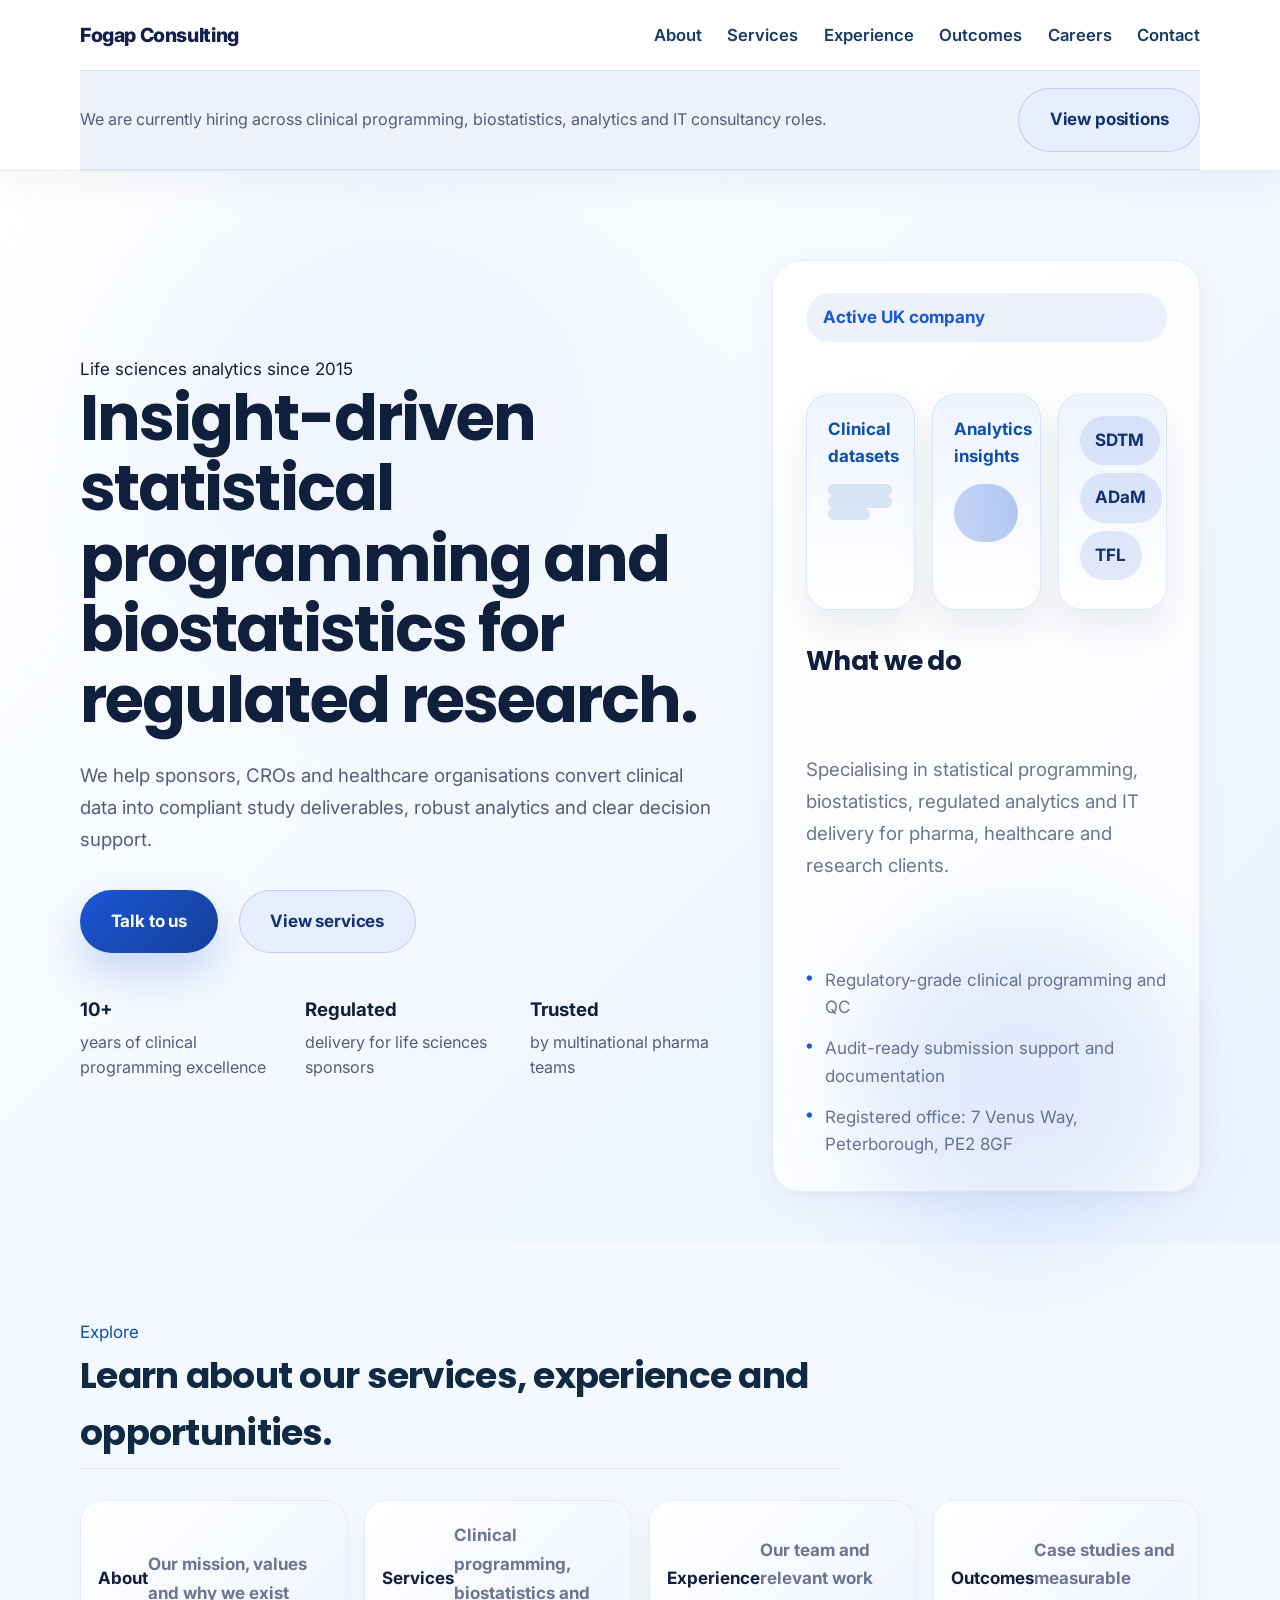
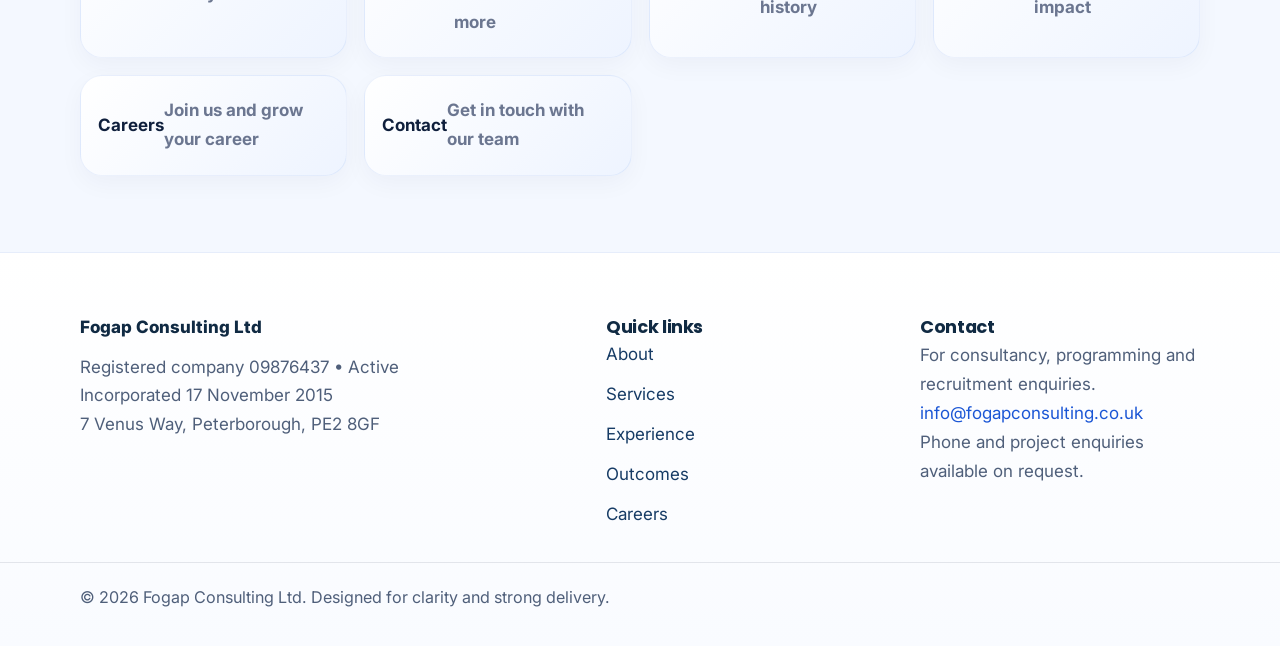
==== index.html @ a44fd6e2 "Initial website upload" ====
<!DOCTYPE html>
<html lang="en">
<head>
  <meta charset="UTF-8" />
  <meta name="viewport" content="width=device-width, initial-scale=1.0" />
  <title>Fogap Consulting Ltd | Statistical Programming, Biostatistics & IT Consultancy</title>
  <meta name="description" content="Fogap Consulting Ltd delivers statistical programming, biostatistics, IT consultancy and managed services for life sciences and growth-focused organisations." />
  <link rel="preconnect" href="https://fonts.googleapis.com" />
  <link rel="preconnect" href="https://fonts.gstatic.com" crossorigin />
  <link href="https://fonts.googleapis.com/css2?family=Poppins:wght@400;500;600;700;800&family=Inter:wght@400;500;600;700;800&display=swap" rel="stylesheet" />
  <link rel="stylesheet" href="assets/css/styles.css" />
</head>
<body>
  <a class="skip-link" href="#main">Skip to main content</a>
  <div class="page-shell">
    <header class="site-header">
      <div class="container header-inner">
        <a class="brand" href="index.html">Fogap Consulting</a>
        <nav id="mobile-menu" class="site-nav" aria-label="Primary navigation">
          <a href="about.html">About</a>
          <a href="services.html">Services</a>
          <a href="experience.html">Experience</a>
          <a href="outcomes.html">Outcomes</a>
          <a href="careers.html">Careers</a>
          <a href="contact.html">Contact</a>
        </nav>
        <button type="button" class="nav-toggle" aria-expanded="false" aria-controls="mobile-menu" aria-label="Open site menu">Menu</button>
      </div>
      <div class="container header-bar">
        <p>We are currently hiring across clinical programming, biostatistics, analytics and IT consultancy roles.</p>
        <a class="button secondary" href="careers.html">View positions</a>
      </div>
    </header>

    <main id="main">
      <section class="hero" id="home">
        <div class="container hero-grid">
          <div class="hero-copy">
            <span class="eyebrow">Life sciences analytics since 2015</span>
            <h1>Insight-driven statistical programming and biostatistics for regulated research.</h1>
            <p>We help sponsors, CROs and healthcare organisations convert clinical data into compliant study deliverables, robust analytics and clear decision support.</p>
            <div class="hero-actions">
              <a class="button primary" href="contact.html">Talk to us</a>
              <a class="button secondary" href="services.html">View services</a>
            </div>
            <dl class="hero-metrics" aria-label="Key company strengths">
              <div>
                <dt>10+</dt>
                <dd>years of clinical programming excellence</dd>
              </div>
              <div>
                <dt>Regulated</dt>
                <dd>delivery for life sciences sponsors</dd>
              </div>
              <div>
                <dt>Trusted</dt>
                <dd>by multinational pharma teams</dd>
              </div>
            </dl>
          </div>
          <div class="hero-card">
            <div class="status-chip">Active UK company</div>
            <div class="hero-visual" aria-hidden="true">
              <div class="visual-panel panel-a">
                <span>Clinical datasets</span>
                <div class="panel-line"></div>
                <div class="panel-row"></div>
                <div class="panel-row short"></div>
              </div>
              <div class="visual-panel panel-b">
                <span>Analytics insights</span>
                <div class="panel-chart"></div>
              </div>
              <div class="visual-panel panel-c">
                <div class="panel-pill">SDTM</div>
                <div class="panel-pill">ADaM</div>
                <div class="panel-pill">TFL</div>
              </div>
            </div>
            <h2>What we do</h2>
            <p>Specialising in statistical programming, biostatistics, regulated analytics and IT delivery for pharma, healthcare and research clients.</p>
            <ul>
              <li>Regulatory-grade clinical programming and QC</li>
              <li>Audit-ready submission support and documentation</li>
              <li>Registered office: 7 Venus Way, Peterborough, PE2 8GF</li>
            </ul>
          </div>
        </div>
      </section>

      <section class="content-block section-links" aria-label="Explore our site">
        <div class="container">
          <div class="section-heading">
            <span class="eyebrow">Explore</span>
            <h2>Learn about our services, experience and opportunities.</h2>
          </div>
          <div class="section-links-grid">
            <a class="section-link-card" href="about.html">
              <span>About</span>
              <p>Our mission, values and why we exist</p>
            </a>
            <a class="section-link-card" href="services.html">
              <span>Services</span>
              <p>Clinical programming, biostatistics and more</p>
            </a>
            <a class="section-link-card" href="experience.html">
              <span>Experience</span>
              <p>Our team and relevant work history</p>
            </a>
            <a class="section-link-card" href="outcomes.html">
              <span>Outcomes</span>
              <p>Case studies and measurable impact</p>
            </a>
            <a class="section-link-card" href="careers.html">
              <span>Careers</span>
              <p>Join us and grow your career</p>
            </a>
            <a class="section-link-card" href="contact.html">
              <span>Contact</span>
              <p>Get in touch with our team</p>
            </a>
          </div>
        </div>
      </section>
    </main>

    <footer class="site-footer">
      <div class="container footer-grid">
        <div>
          <p class="footer-brand">Fogap Consulting Ltd</p>
          <p>Registered company 09876437 • Active</p>
          <p>Incorporated 17 November 2015</p>
          <p>7 Venus Way, Peterborough, PE2 8GF</p>
        </div>
        <div>
          <h3>Quick links</h3>
          <ul class="footer-links">
            <li><a href="about.html">About</a></li>
            <li><a href="services.html">Services</a></li>
            <li><a href="experience.html">Experience</a></li>
            <li><a href="outcomes.html">Outcomes</a></li>
            <li><a href="careers.html">Careers</a></li>
          </ul>
        </div>
        <div>
          <h3>Contact</h3>
          <p>For consultancy, programming and recruitment enquiries.</p>
          <p><a href="mailto:info@fogapconsulting.co.uk">info@fogapconsulting.co.uk</a></p>
          <p>Phone and project enquiries available on request.</p>
        </div>
      </div>
      <div class="footer-bottom">
        <div class="container">
          <p>© 2026 Fogap Consulting Ltd. Designed for clarity and strong delivery.</p>
        </div>
      </div>
    </footer>
  </div>
  <script src="assets/js/script.js"></script>
</body>
</html>
---- assets/css/styles.css ----
:root {
  color-scheme: light;
  /* Typography */
  --font-display: 'Poppins', 'Segoe UI', sans-serif;
  --font-body: 'Inter', -apple-system, BlinkMacSystemFont, 'Segoe UI', sans-serif;
  /* Sizes */
  font-size: 17px;
  line-height: 1.6;
  /* Colors */
  color: #0f1f3c;
  background: #f3f7fb;
  /* CSS Variables */
  --surface: #ffffff;
  --surface-soft: #f4f7fc;
  --surface-strong: #e8eef8;
  --accent: #1b56d5;
  --accent-light: #e7efff;
  --accent-soft: rgba(27, 86, 213, 0.08);
  --accent-strong: #0f3274;
  --text-primary: #0f1f3c;
  --text-secondary: #4f5f7a;
  --text-muted: #6b7690;
  --border: rgba(27, 86, 213, 0.18);
  --shadow-sm: 0 2px 8px rgba(15, 34, 70, 0.08);
  --shadow-md: 0 8px 24px rgba(15, 34, 70, 0.12);
  --shadow-lg: 0 24px 60px rgba(15, 34, 70, 0.16);
}

* {
  box-sizing: border-box;
}

html {
  scroll-behavior: smooth;
  font-family: var(--font-body);
}

body {
  margin: 0;
  min-height: 100vh;
  background: linear-gradient(135deg, #f3f7fb 0%, #eaf3ff 100%);
  color: var(--text-primary);
}

h1, h2, h3, h4, h5, h6 {
  font-family: var(--font-display);
  font-weight: 700;
  letter-spacing: -0.02em;
  margin: 0;
}

p {
  margin: 0;
  color: var(--text-secondary);
  line-height: 1.7;
}

a {
  color: var(--accent);
  text-decoration: none;
  transition: color 180ms ease;
}

a:hover {
  color: var(--accent-strong);
}

.skip-link {
  position: absolute;
  left: 1rem;
  top: -3rem;
  padding: 0.75rem 1rem;
  background: var(--accent);
  color: #ffffff;
  border-radius: 8px;
  text-decoration: none;
  font-weight: 600;
  transition: top 180ms ease;
  z-index: 30;
  font-size: 0.95rem;
}

.skip-link:focus-visible {
  top: 1rem;
  box-shadow: var(--shadow-md);
}

img,
svg {
  max-width: 100%;
  display: block;
}

button,
input,
textarea {
  font: inherit;
}

button {
  cursor: pointer;
}

.page-shell {
  position: relative;
  overflow: hidden;
}

.page-shell::before {
  content: '';
  position: absolute;
  inset: -40% auto auto -30%;
  width: 520px;
  height: 520px;
  border-radius: 50%;
  background: rgba(27, 86, 213, 0.12);
  filter: blur(72px);
  pointer-events: none;
  z-index: 0;
}

.container {
  position: relative;
  width: min(1120px, calc(100% - 2rem));
  margin: 0 auto;
}

.site-header {
  position: sticky;
  top: 0;
  z-index: 20;
  backdrop-filter: blur(24px);
  background: rgba(255, 255, 255, 0.96);
  border-bottom: 1px solid rgba(15, 34, 66, 0.10);
  box-shadow: 0 8px 40px rgba(15, 34, 66, 0.06);
}

.header-inner {
  display: flex;
  align-items: center;
  justify-content: space-between;
  gap: 1rem;
  padding: 1.15rem 0;
}

.brand {
  color: #12204b;
  font-weight: 800;
  text-decoration: none;
  font-size: 1.15rem;
  letter-spacing: -0.02em;
}

.site-nav {
  display: flex;
  align-items: center;
  gap: 1.5rem;
}

.site-nav a {
  color: #163b65;
  text-decoration: none;
  font-size: 0.98rem;
  font-weight: 600;
  transition: color 180ms ease;
}

.site-nav a:hover,
.site-nav a:focus-visible {
  color: var(--accent);
}

.header-bar {
  display: flex;
  align-items: center;
  justify-content: space-between;
  gap: 1rem;
  padding: 1rem 0;
  font-size: 0.95rem;
  color: #163b65;
  background: rgba(27, 86, 213, 0.08);
  border-top: 1px solid rgba(27, 86, 213, 0.12);
  border-bottom: 1px solid rgba(27, 86, 213, 0.12);
}

.header-bar p {
  margin: 0;
}

.section-links-grid {
  display: grid;
  gap: 1rem;
  grid-template-columns: repeat(auto-fit, minmax(220px, 1fr));
  margin-top: 1.5rem;
}

.section-link-card {
  display: inline-flex;
  align-items: center;
  justify-content: center;
  padding: 1.2rem 1rem;
  border-radius: 22px;
  background: linear-gradient(135deg, #ffffff 0%, #eef4ff 100%);
  border: 1px solid rgba(27, 86, 213, 0.08);
  color: var(--text-primary);
  font-weight: 700;
  text-decoration: none;
  transition: transform 200ms cubic-bezier(0.2, 0.6, 0.2, 1), box-shadow 200ms ease, border-color 200ms ease;
  box-shadow: 0 8px 24px rgba(15, 34, 70, 0.04);
}

.section-link-card:hover,
.section-link-card:focus-visible {
  transform: translateY(-2px);
  border-color: rgba(0, 82, 204, 0.16);
  box-shadow: 0 12px 24px rgba(15, 34, 70, 0.06);
}

.nav-toggle {
  display: none;
  border: 1px solid rgba(29, 35, 48, 0.12);
  border-radius: 999px;
  background: #ffffff;
  padding: 0.85rem 1rem;
  font-weight: 700;
}

.hero {
  padding: 5.25rem 0 3rem;
  position: relative;
  z-index: 1;
  min-height: 660px;
  background: linear-gradient(135deg, rgba(255, 255, 255, 0.95) 0%, rgba(234, 243, 255, 0.95) 100%);
}

.hero::after {
  content: '';
  position: absolute;
  bottom: 0;
  right: 8%;
  width: 320px;
  height: 320px;
  border-radius: 50%;
  background: rgba(27, 86, 213, 0.10);
  filter: blur(48px);
  pointer-events: none;
}

.hero::before {
  content: '';
  position: absolute;
  inset: 0;
  left: 10%;
  width: 480px;
  height: 480px;
  border-radius: 50%;
  background: rgba(231, 241, 255, 0.55);
  filter: blur(80px);
  pointer-events: none;
}

.hero-grid {
  display: grid;
  grid-template-columns: minmax(0, 1.5fr) 1fr;
  gap: 3rem;
  align-items: center;
}

.hero h1 {
  font-size: clamp(2.8rem, 5vw, 4.5rem);
  line-height: 1.1;
  margin: 0 0 1.5rem;
  letter-spacing: -0.03em;
  color: var(--text-primary);
}

.hero p {
  max-width: 660px;
  margin: 1.5rem 0 2rem;
  color: var(--text-secondary);
  font-size: 1.1rem;
  line-height: 1.7;
}

.hero-actions {
  display: flex;
  flex-wrap: wrap;
  gap: 1.25rem;
  margin-bottom: 2.5rem;
}

.hero-metrics {
  display: grid;
  grid-template-columns: repeat(3, minmax(0, max-content));
  gap: 2rem;
  margin-top: 2rem;
}

.hero-metrics div {
  display: grid;
  gap: 0.3rem;
}

.hero-metrics dt {
  color: var(--text-primary);
  font-weight: 700;
  font-size: 1.1rem;
}

.hero-metrics dd {
  margin: 0;
  color: var(--text-secondary);
  font-size: 0.95rem;
  line-height: 1.5;
}

.button {
  display: inline-flex;
  align-items: center;
  justify-content: center;
  border-radius: 999px;
  padding: 1rem 1.8rem;
  font-weight: 700;
  text-decoration: none;
  transition: transform 180ms cubic-bezier(0.2, 0.6, 0.2, 1), box-shadow 180ms ease, background 180ms ease, color 180ms ease;
  border: none;
  cursor: pointer;
  font-size: 1rem;
  letter-spacing: -0.01em;
}

.button:hover {
  transform: translateY(-3px);
}

.button:active {
  transform: translateY(-1px);
}

.button.primary {
  background: linear-gradient(135deg, #1b56d5 0%, #153f99 100%);
  color: #ffffff;
  box-shadow: 0 20px 44px rgba(27, 86, 213, 0.22);
}

.button.primary:hover {
  background: linear-gradient(135deg, #153f99 0%, #102f7a 100%);
  box-shadow: 0 24px 52px rgba(27, 86, 213, 0.28);
}

.button.secondary {
  background: var(--accent-light);
  color: var(--accent-strong);
  border: 1px solid rgba(27, 86, 213, 0.22);
}

.button.secondary:hover {
  background: rgba(27, 86, 213, 0.14);
  border-color: rgba(27, 86, 213, 0.3);
}

.hero-card {
  display: grid;
  gap: 1.75rem;
  background: linear-gradient(135deg, #ffffff 0%, #eef4ff 100%);
  border: 1px solid rgba(27, 86, 213, 0.10);
  border-radius: 36px;
  padding: 2.5rem;
  box-shadow: 0 16px 38px rgba(15, 34, 70, 0.06), 0 1px 4px rgba(15, 34, 70, 0.02);
  transition: transform 200ms ease, box-shadow 200ms ease;
}

.hero-card:hover {
  transform: translateY(-4px);
  box-shadow: 0 20px 48px rgba(15, 34, 70, 0.08), 0 4px 12px rgba(15, 34, 70, 0.04);
}

.hero-visual {
  display: grid;
  grid-template-columns: repeat(3, minmax(0, 1fr));
  gap: 1rem;
}

.visual-panel {
  background: linear-gradient(180deg, #eef4ff 0%, #ffffff 100%);
  border: 1px solid rgba(27, 86, 213, 0.12);
  border-radius: 24px;
  padding: 1.2rem 1.25rem;
  box-shadow: inset 0 0 0 1px rgba(255, 255, 255, 0.5), 0 18px 38px rgba(15, 34, 70, 0.08);
}

.visual-panel span {
  display: inline-flex;
  margin-bottom: 0.85rem;
  color: #0f4fac;
  font-weight: 700;
}

.panel-line,
.panel-chart,
.panel-row {
  border-radius: 999px;
  background: rgba(0, 74, 172, 0.12);
}

.panel-line {
  width: 100%;
  height: 0.7rem;
}

.panel-chart {
  width: 100%;
  height: 3.4rem;
  background: linear-gradient(90deg, rgba(27, 86, 213, 0.24), rgba(59, 108, 225, 0.36));
}

.panel-row {
  width: 100%;
  height: 0.7rem;
}

.panel-row.short {
  width: 65%;
}

.panel-pill {
  display: inline-flex;
  align-items: center;
  justify-content: center;
  padding: 0.65rem 0.9rem;
  border-radius: 999px;
  background: rgba(27, 86, 213, 0.12);
  color: var(--accent-strong);
  font-weight: 700;
  margin-right: 0.5rem;
  margin-bottom: 0.5rem;
}

.status-chip {
  display: inline-flex;
  padding: 0.65rem 1rem;
  background: var(--accent-soft);
  color: var(--accent);
  border-radius: 999px;
  font-weight: 700;
  margin-bottom: 1.3rem;
}

.hero-card h2 {
  margin: 0 0 1rem;
  font-size: 1.55rem;
}

.hero-card p,
.hero-card li,
.content-block p,
.card p,
.contact-details li {
  color: var(--text-muted);
}

.hero-card ul {
  list-style: none;
  padding: 0;
  margin: 1.25rem 0 0;
  display: grid;
  gap: 0.85rem;
}

.hero-card li {
  display: flex;
  gap: 0.75rem;
  align-items: flex-start;
}

.hero-card li::before {
  content: '\2022';
  color: var(--accent);
  font-weight: 900;
  line-height: 1.2;
}

.content-block {
  padding: 4.5rem 0;
  position: relative;
}

.content-block:nth-of-type(even) {
  background: #f4f8ff;
}

.content-block.clients {
  padding-top: 2.5rem;
  padding-bottom: 2.5rem;
}

.section-heading {
  max-width: 760px;
  margin-bottom: 1.8rem;
  padding-bottom: 0.4rem;
  border-bottom: 1px solid rgba(0, 74, 172, 0.10);
}

.section-heading h2 {
  color: #102a43;
}

.section-heading .eyebrow {
  color: #0f4fac;
}

.section-heading .eyebrow {
  margin-bottom: 0.85rem;
}

.section-heading h2 {
  max-width: 760px;
}

.section-heading h2 {
  font-size: clamp(2rem, 2.8vw, 3.25rem);
}

.section-heading p {
  margin: 1rem 0 0;
  color: var(--text-muted);
}

.feature-grid,
.cards-grid,
.contact-grid,
.split-grid {
  display: grid;
  gap: 1.5rem;
}

.feature-grid {
  grid-template-columns: repeat(3, minmax(0, 1fr));
}

.why-grid {
  display: grid;
  gap: 1.5rem;
  grid-template-columns: repeat(2, minmax(0, 1fr));
  margin-top: 1.5rem;
}

.why-grid article {
  background: linear-gradient(135deg, #ffffff 0%, #f9fbff 100%);
  border-radius: 28px;
  border: 1px solid rgba(0, 82, 204, 0.08);
  padding: 1.9rem;
  box-shadow: 0 10px 32px rgba(15, 34, 70, 0.04), 0 2px 8px rgba(15, 34, 70, 0.02);
  transition: transform 200ms cubic-bezier(0.2, 0.6, 0.2, 1), box-shadow 200ms ease, border-color 200ms ease;
}

.why-grid article:hover {
  transform: translateY(-3px);
  box-shadow: 0 20px 48px rgba(15, 34, 70, 0.08), 0 4px 12px rgba(15, 34, 70, 0.04);
  border-color: rgba(0, 82, 204, 0.12);
}

.feature-grid article,
.cards-grid article,
.job-cta,
.contact-form,
.hero-card {
  background: linear-gradient(135deg, #ffffff 0%, #f9fbff 100%);
  border-radius: 28px;
  border: 1px solid rgba(0, 82, 204, 0.08);
  padding: 1.9rem;
  box-shadow: 0 10px 32px rgba(15, 34, 70, 0.04), 0 2px 8px rgba(15, 34, 70, 0.02);
  transition: transform 200ms cubic-bezier(0.2, 0.6, 0.2, 1), box-shadow 200ms ease, border-color 200ms ease;
}

.cards-grid article {
  min-height: 260px;
}

.feature-grid article:hover,
.cards-grid article:hover,
.job-cta:hover {
  transform: translateY(-3px);
  box-shadow: 0 20px 48px rgba(15, 34, 70, 0.08), 0 4px 12px rgba(15, 34, 70, 0.04);
  border-color: rgba(0, 82, 204, 0.12);
}

.feature-grid article,
.cards-grid article,
.job-cta {
  transition: transform 180ms ease, box-shadow 180ms ease;
}

.contact-form button {
  border: none;
  width: fit-content;
}

.contact-form button.primary {
  min-width: 220px;
}

.feature-grid article {
  min-height: 250px;
}

.feature-grid h3,
.cards-grid h3,
.job-cta h3 {
  margin-top: 0;
  font-size: 1.25rem;
}

.feature-grid article p,
.cards-grid article p {
  margin: 1rem 0 0;
  color: var(--text-muted);
}

.cards-grid {
  grid-template-columns: repeat(auto-fit, minmax(260px, 1fr));
}

.cards-grid article {
  min-height: 240px;
  position: relative;
  overflow: hidden;
}

.cards-grid article::before {
  content: '';
  position: absolute;
  top: 1.35rem;
  left: 1.35rem;
  width: 52px;
  height: 4px;
  background: var(--accent);
  border-radius: 999px;
}

.company-grid {
  display: grid;
  gap: 1.5rem;
  grid-template-columns: repeat(auto-fit, minmax(280px, 1fr));
  margin-top: 2rem;
}

.clients-grid {
  display: grid;
  gap: 1rem;
  grid-template-columns: repeat(auto-fit, minmax(180px, 1fr));
  margin-top: 2rem;
}

.clients-grid div {
  background: #ffffff;
  border: 1px solid rgba(0, 74, 172, 0.08);
  border-radius: 18px;
  color: #0f3963;
  font-weight: 700;
  padding: 1rem 1.15rem;
  text-align: center;
  box-shadow: 0 16px 40px rgba(15, 34, 66, 0.05);
  transition: transform 180ms ease, box-shadow 180ms ease, border-color 180ms ease;
}

.clients-grid div:hover {
  transform: translateY(-3px);
  box-shadow: 0 24px 48px rgba(15, 34, 66, 0.12);
  border-color: rgba(0, 74, 172, 0.18);
}

.client-logo-strip {
  margin-top: 2rem;
  padding: 1.75rem;
  border-radius: 28px;
  background: rgba(255, 255, 255, 0.92);
  border: 1px solid rgba(0, 74, 172, 0.08);
  box-shadow: 0 22px 60px rgba(15, 34, 66, 0.06);
}

.client-logo-strip span {
  display: block;
  font-weight: 700;
  color: #12204b;
  margin-bottom: 1rem;
}

.client-logos {
  display: grid;
  gap: 1rem;
  grid-template-columns: repeat(auto-fit, minmax(120px, 1fr));
}

.client-logos div {
  display: inline-flex;
  align-items: center;
  justify-content: center;
  min-height: 52px;
  background: var(--surface-soft);
  border-radius: 18px;
  color: #0f4fac;
  font-weight: 700;
  padding: 0 1rem;
}

.contact-cta {
  padding: 3rem 0;
}

.contact-cta-grid {
  display: grid;
  grid-template-columns: 1fr minmax(280px, 420px);
  align-items: center;
  gap: 1.75rem;
}

.contact-badge {
  background: var(--surface);
  border: 1px solid rgba(0, 74, 172, 0.12);
  border-radius: 28px;
  padding: 2rem;
  box-shadow: 0 26px 70px rgba(15, 34, 66, 0.08);
  text-align: center;
}

.badge-title {
  display: block;
  color: #0f4fac;
  font-weight: 800;
  margin-bottom: 1rem;
}

.contact-badge p {
  color: var(--text-muted);
  line-height: 1.6;
}

.contact-badge .button {
  margin-top: 1.5rem;
}

.company-grid article {
  background: var(--surface);
  border-radius: 28px;
  border: 1px solid rgba(0, 74, 172, 0.08);
  box-shadow: 0 18px 42px rgba(18, 35, 70, 0.08);
  padding: 1.9rem;
}

.company-grid h3 {
  margin-top: 0;
  font-size: 1.2rem;
}

.company-grid p {
  margin: 0.65rem 0 1rem;
  color: var(--text-muted);
}

.company-grid ul {
  list-style: none;
  padding: 0;
  margin: 0;
  display: grid;
  gap: 0.75rem;
}

.company-grid ul li {
  position: relative;
  padding-left: 1.15rem;
  color: var(--text-muted);
}

.company-grid ul li::before {
  content: '•';
  position: absolute;
  left: 0;
  top: 0;
  color: var(--accent);
}

.process-grid,
.case-grid,
.testimonial-grid {
  display: grid;
  gap: 1.5rem;
  grid-template-columns: repeat(auto-fit, minmax(260px, 1fr));
  margin-top: 2rem;
}

.process-grid article,
.case-grid article,
.testimonial-grid article {
  background: linear-gradient(180deg, #ffffff 0%, #f8fbff 100%);
  border: 1px solid rgba(0, 74, 172, 0.08);
  border-radius: 28px;
  padding: 1.9rem;
  box-shadow: 0 20px 55px rgba(15, 34, 66, 0.06);
}

.process-grid article h3,
.case-grid article h3,
.testimonial-grid article h3 {
  margin-top: 0;
  font-size: 1.2rem;
}

.process-grid article p,
.case-grid article p,
.testimonial-grid article p {
  margin: 1rem 0 0;
  color: var(--text-muted);
}

.case-metrics {
  display: grid;
  gap: 0.75rem;
  grid-template-columns: repeat(auto-fit, minmax(140px, 1fr));
  margin-top: 1.2rem;
}

.case-metrics span {
  display: inline-flex;
  padding: 0.8rem 1rem;
  border-radius: 999px;
  background: rgba(0, 74, 172, 0.08);
  color: #0f4fac;
  font-weight: 700;
}

.testimonial-grid article {
  display: grid;
  gap: 1rem;
}

.testimonial-grid p {
  margin: 0;
}

.testimonial-author {
  margin-top: 0.75rem;
  color: #12204b;
  font-weight: 700;
}

.careers {
  background: linear-gradient(180deg, rgba(31, 100, 255, 0.08) 0%, transparent 100%);
}

.split-grid {
  grid-template-columns: 1fr 420px;
  align-items: start;
}

.job-list {
  list-style: none;
  padding: 0;
  margin: 1.5rem 0 0;
  display: grid;
  gap: 0.9rem;
}

.job-list li {
  background: var(--surface);
  border: 1px solid rgba(0, 74, 172, 0.08);
  border-radius: 20px;
  padding: 1rem 1.1rem;
  font-weight: 600;
  color: #163B65;
}

.job-cta {
  display: grid;
  gap: 1rem;
}

.contact-grid {
  grid-template-columns: 1fr minmax(320px, 420px);
  gap: 2rem;
}

.contact-details {
  list-style: none;
  padding: 0;
  margin: 2rem 0 0;
  display: grid;
  gap: 1rem;
}

.contact-details li {
  background: var(--surface-soft);
  border: 1px solid rgba(0, 74, 172, 0.08);
  border-radius: 24px;
  padding: 1rem 1.2rem;
}

.contact-details strong {
  display: block;
  margin-bottom: 0.35rem;
}

.contact-form {
  display: grid;
  gap: 1rem;
}

.contact-form label {
  font-weight: 700;
}

.contact-form input,
.contact-form textarea {
  width: 100%;
  border: 2px solid var(--border);
  border-radius: 20px;
  padding: 1rem 1.15rem;
  background: var(--surface-soft);
  color: var(--text-primary);
  box-shadow: inset 0 1px 3px rgba(15, 34, 70, 0.06), 0 2px 4px rgba(15, 34, 70, 0.02);
  font-size: 1rem;
  transition: border-color 200ms ease, box-shadow 200ms ease, background 200ms ease;
}

.contact-form input::placeholder,
.contact-form textarea::placeholder {
  color: var(--text-muted);
}

.contact-form input:focus,
.contact-form textarea:focus {
  outline: none;
  border-color: var(--accent);
  box-shadow: inset 0 1px 3px rgba(15, 34, 70, 0.06), 0 0 0 4px var(--accent-light);
  background: #ffffff;
}

.contact-form textarea {
  min-height: 170px;
}

.site-footer {
  border-top: 1px solid rgba(0, 82, 204, 0.08);
  padding: 3.5rem 0 2rem;
  background: linear-gradient(180deg, #ffffff 0%, #f9fbff 100%);
}

.footer-inner {
  display: grid;
  gap: 0.75rem;
  color: var(--text-muted);
  font-size: 0.95rem;
}

.footer-inner p:not(:last-child) {
  margin-bottom: 0.25rem;
}

.footer-grid {
  display: grid;
  gap: 2rem;
  grid-template-columns: minmax(220px, 1fr) repeat(2, minmax(180px, 280px));
  align-items: start;
}

.footer-grid h3 {
  margin-top: 0;
  font-size: 1.05rem;
  color: #102a43;
}

.footer-links {
  list-style: none;
  padding: 0;
  margin: 0;
  display: grid;
  gap: 0.75rem;
}

.footer-links a {
  color: #163b65;
  text-decoration: none;
}

.footer-links a:hover,
.footer-links a:focus-visible {
  color: var(--accent);
}

.footer-brand {
  font-weight: 800;
  font-size: 1rem;
  margin-bottom: 0.65rem;
  color: #102a43;
}

.footer-bottom {
  margin-top: 2rem;
  border-top: 1px solid rgba(15, 34, 66, 0.1);
  padding-top: 1.25rem;
  color: var(--text-muted);
  font-size: 0.95rem;
}

@media (max-width: 900px) {
  .hero-grid,
  .split-grid,
  .contact-grid,
  .feature-grid,
  .cards-grid,
  .why-grid,
  .contact-cta-grid,
  .client-logos {
    grid-template-columns: 1fr;
  }

  .hero {
    padding-top: 3.5rem;
  }

  .hero-visual {
    grid-template-columns: 1fr;
  }
}

@media (max-width: 720px) {
  .header-inner {
    gap: 0.5rem;
  }

  .header-bar {
    flex-direction: column;
    align-items: stretch;
    gap: 0.75rem;
  }

  .site-nav {
    display: none;
  }

  .site-nav.nav-open {
    display: flex;
    flex-direction: column;
    gap: 1rem;
    padding: 1rem 1rem 1.25rem;
    background: rgba(255, 255, 255, 0.96);
    position: absolute;
    inset: calc(100% + 1px) 0 0 0;
    border-top: 1px solid rgba(29, 35, 48, 0.08);
    z-index: 15;
  }

  .nav-toggle {
    display: inline-flex;
  }

  .hero h1 {
    font-size: 2.7rem;
  }

  .hero-card,
  .feature-grid article,
  .cards-grid article,
  .contact-details li {
    padding: 1.5rem;
  }

  .hero-metrics {
    grid-template-columns: 1fr;
  }
}

@media (prefers-reduced-motion: reduce) {
  *,
  .button {
    transition: none !important;
  }
}
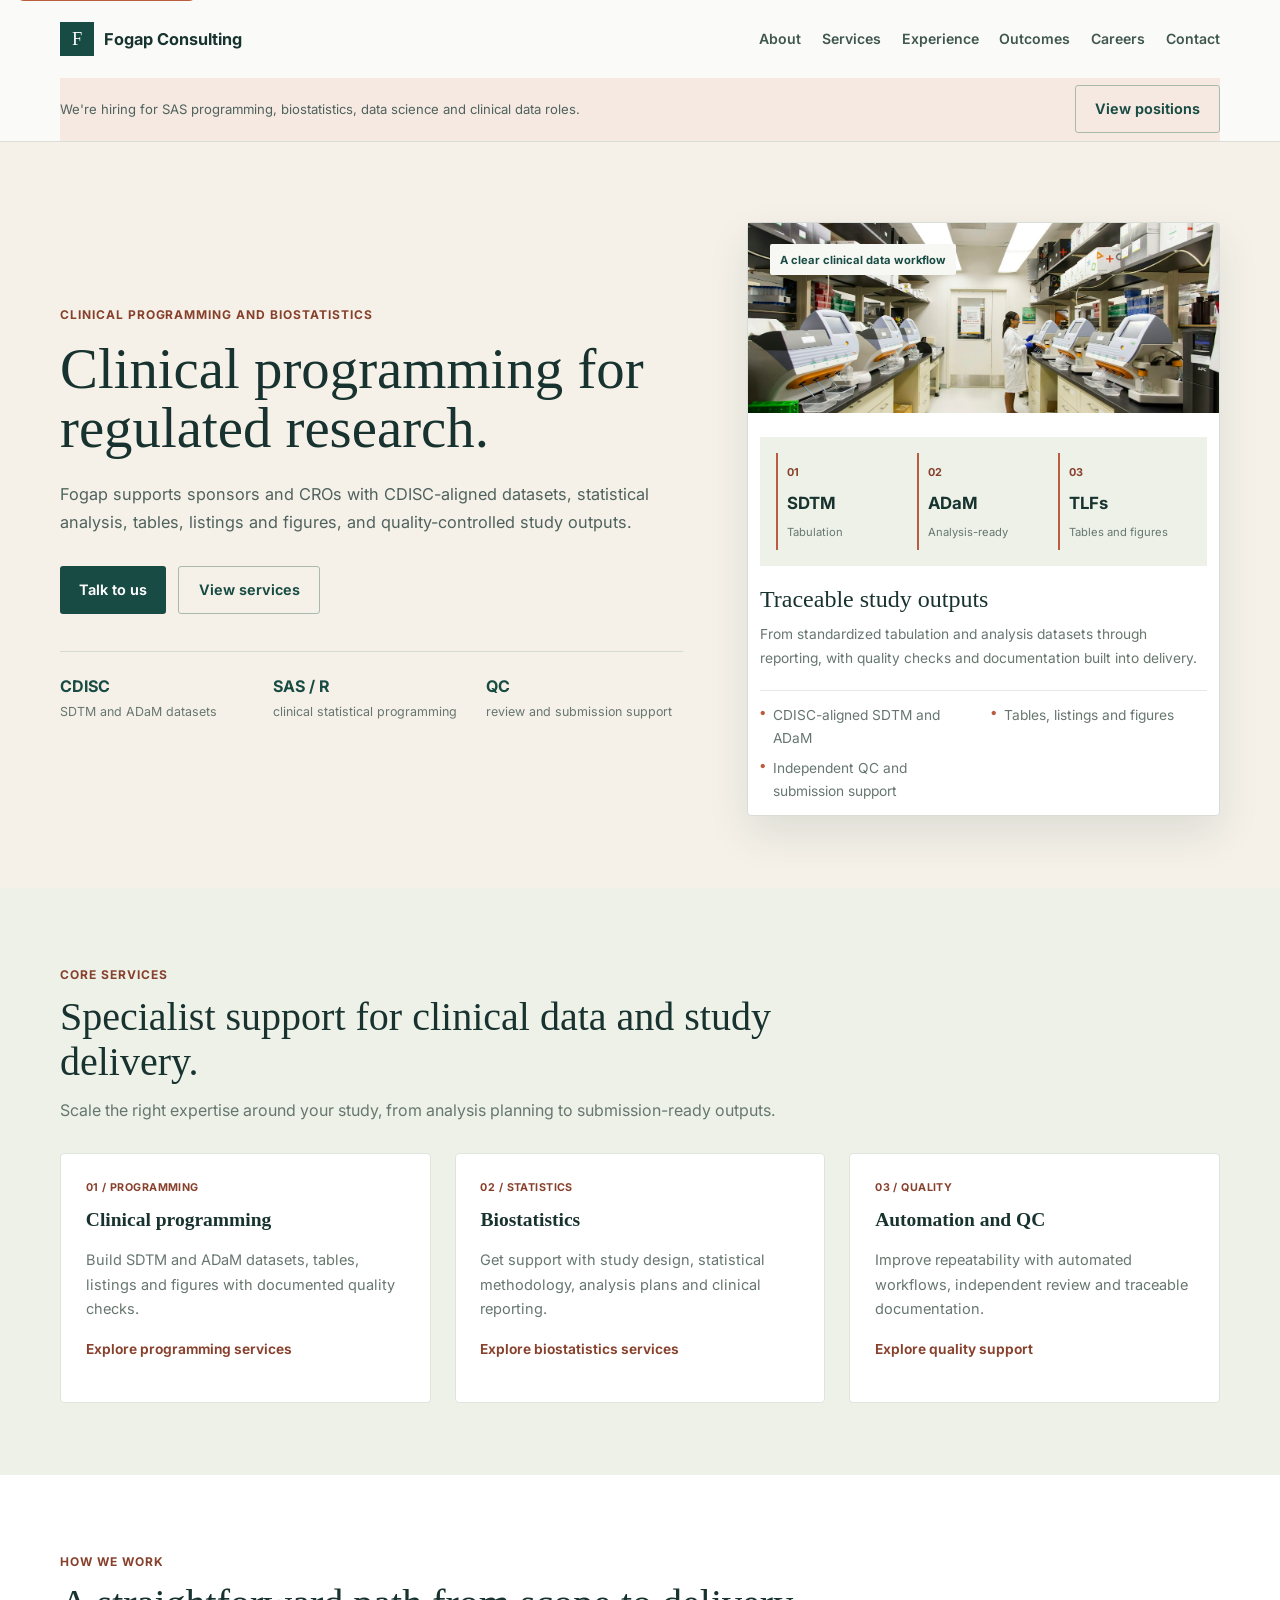
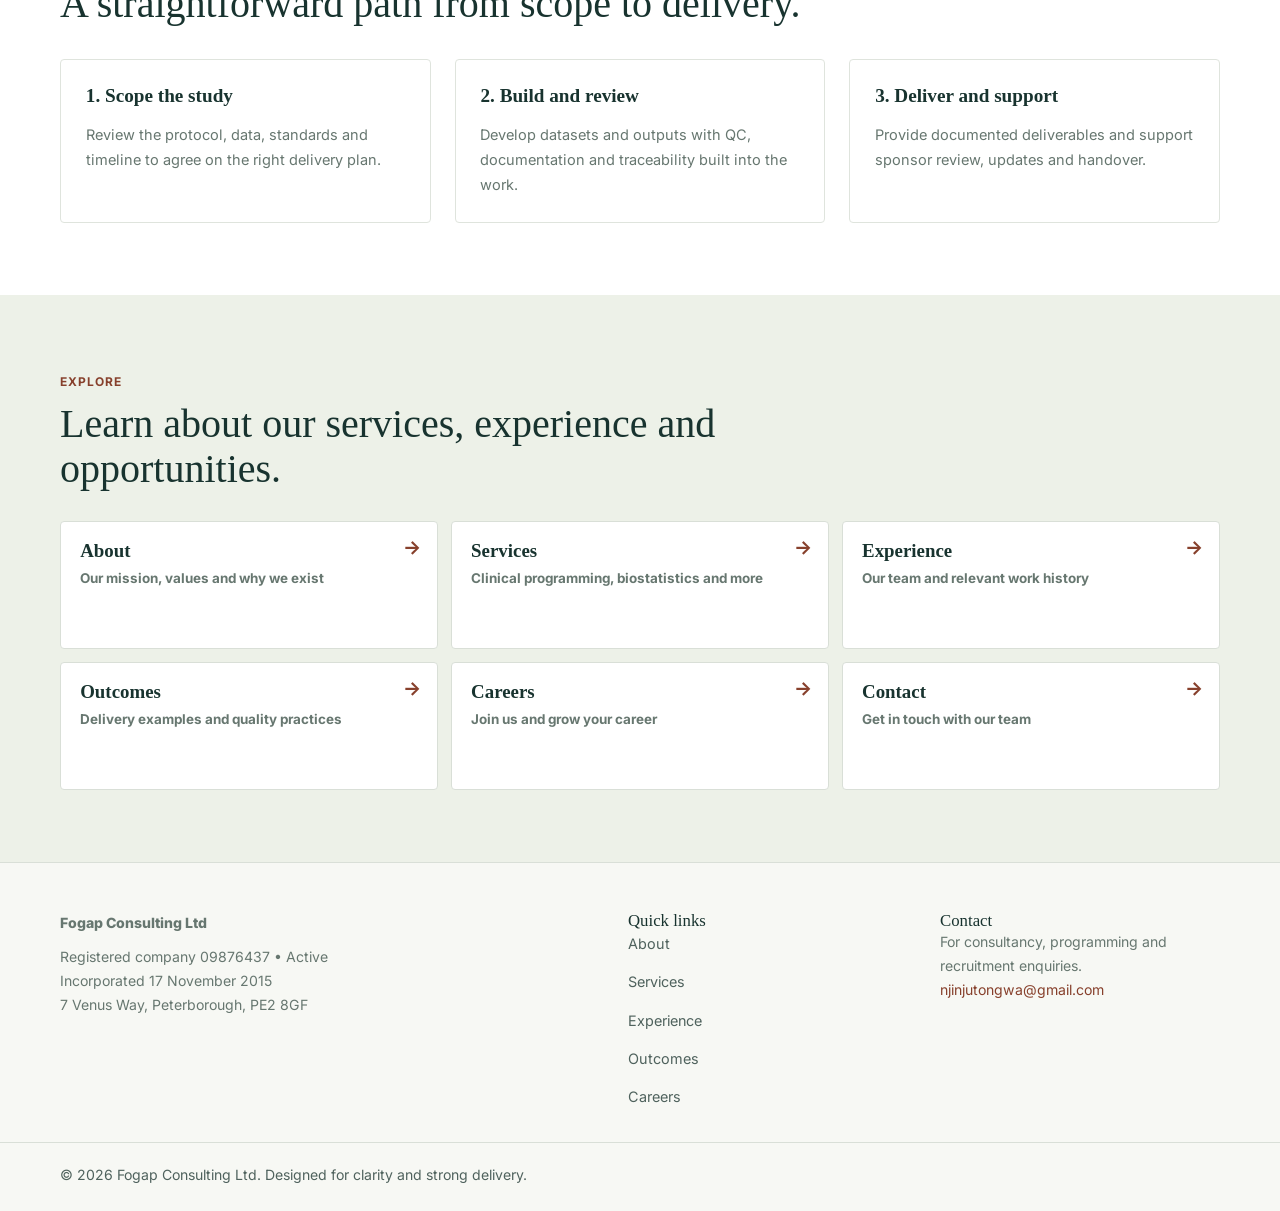
==== commit eafc956a: "UpdatesOnWebsites" ====
--- a/index.html
+++ b/index.html
@@ -3,8 +3,8 @@
 <head>
   <meta charset="UTF-8" />
   <meta name="viewport" content="width=device-width, initial-scale=1.0" />
-  <title>Fogap Consulting Ltd | Statistical Programming, Biostatistics & IT Consultancy</title>
-  <meta name="description" content="Fogap Consulting Ltd delivers statistical programming, biostatistics, IT consultancy and managed services for life sciences and growth-focused organisations." />
+  <title>Fogap Consulting | Clinical Programming & Biostatistics</title>
+  <meta name="description" content="Fogap Consulting supports sponsors and CROs with clinical programming, biostatistics, CDISC datasets and quality-controlled study outputs." />
   <link rel="preconnect" href="https://fonts.googleapis.com" />
   <link rel="preconnect" href="https://fonts.gstatic.com" crossorigin />
   <link href="https://fonts.googleapis.com/css2?family=Poppins:wght@400;500;600;700;800&family=Inter:wght@400;500;600;700;800&display=swap" rel="stylesheet" />
@@ -27,7 +27,7 @@
         <button type="button" class="nav-toggle" aria-expanded="false" aria-controls="mobile-menu" aria-label="Open site menu">Menu</button>
       </div>
       <div class="container header-bar">
-        <p>We are currently hiring across clinical programming, biostatistics, analytics and IT consultancy roles.</p>
+        <p>We're hiring for SAS programming, biostatistics, data science and clinical data roles.</p>
         <a class="button secondary" href="careers.html">View positions</a>
       </div>
     </header>
@@ -36,54 +36,98 @@
       <section class="hero" id="home">
         <div class="container hero-grid">
           <div class="hero-copy">
-            <span class="eyebrow">Life sciences analytics since 2015</span>
-            <h1>Insight-driven statistical programming and biostatistics for regulated research.</h1>
-            <p>We help sponsors, CROs and healthcare organisations convert clinical data into compliant study deliverables, robust analytics and clear decision support.</p>
+            <span class="eyebrow">Clinical programming and biostatistics</span>
+            <h1>Clinical programming for regulated research.</h1>
+            <p>Fogap supports sponsors and CROs with CDISC-aligned datasets, statistical analysis, tables, listings and figures, and quality-controlled study outputs.</p>
             <div class="hero-actions">
               <a class="button primary" href="contact.html">Talk to us</a>
               <a class="button secondary" href="services.html">View services</a>
             </div>
-            <dl class="hero-metrics" aria-label="Key company strengths">
+            <dl class="hero-metrics" aria-label="Core delivery capabilities">
               <div>
-                <dt>10+</dt>
-                <dd>years of clinical programming excellence</dd>
+                <dt>CDISC</dt>
+                <dd>SDTM and ADaM datasets</dd>
               </div>
               <div>
-                <dt>Regulated</dt>
-                <dd>delivery for life sciences sponsors</dd>
+                <dt>SAS / R</dt>
+                <dd>clinical statistical programming</dd>
               </div>
               <div>
-                <dt>Trusted</dt>
-                <dd>by multinational pharma teams</dd>
+                <dt>QC</dt>
+                <dd>review and submission support</dd>
               </div>
             </dl>
           </div>
           <div class="hero-card">
-            <div class="status-chip">Active UK company</div>
-            <div class="hero-visual" aria-hidden="true">
-              <div class="visual-panel panel-a">
-                <span>Clinical datasets</span>
-                <div class="panel-line"></div>
-                <div class="panel-row"></div>
-                <div class="panel-row short"></div>
-              </div>
-              <div class="visual-panel panel-b">
-                <span>Analytics insights</span>
-                <div class="panel-chart"></div>
-              </div>
-              <div class="visual-panel panel-c">
-                <div class="panel-pill">SDTM</div>
-                <div class="panel-pill">ADaM</div>
-                <div class="panel-pill">TFL</div>
-              </div>
-            </div>
-            <h2>What we do</h2>
-            <p>Specialising in statistical programming, biostatistics, regulated analytics and IT delivery for pharma, healthcare and research clients.</p>
+            <div class="status-chip">A clear clinical data workflow</div>
+            <figure class="hero-image">
+              <img src="assets/clinical-lab.jpg" alt="A laboratory professional working with clinical diagnostic equipment" />
+            </figure>
+            <ol class="workflow-visual" aria-label="Clinical programming workflow">
+              <li><span>01</span><strong>SDTM</strong><small>Tabulation</small></li>
+              <li><span>02</span><strong>ADaM</strong><small>Analysis-ready</small></li>
+              <li><span>03</span><strong>TLFs</strong><small>Tables and figures</small></li>
+            </ol>
+            <h2>Traceable study outputs</h2>
+            <p>From standardized tabulation and analysis datasets through reporting, with quality checks and documentation built into delivery.</p>
             <ul>
-              <li>Regulatory-grade clinical programming and QC</li>
-              <li>Audit-ready submission support and documentation</li>
-              <li>Registered office: 7 Venus Way, Peterborough, PE2 8GF</li>
+              <li>CDISC-aligned SDTM and ADaM</li>
+              <li>Tables, listings and figures</li>
+              <li>Independent QC and submission support</li>
             </ul>
+          </div>
+        </div>
+      </section>
+
+      <section class="content-block home-services">
+        <div class="container">
+          <div class="section-heading">
+            <span class="eyebrow">Core services</span>
+            <h2>Specialist support for clinical data and study delivery.</h2>
+            <p>Scale the right expertise around your study, from analysis planning to submission-ready outputs.</p>
+          </div>
+          <div class="feature-grid">
+            <article>
+              <span class="service-index">01 / PROGRAMMING</span>
+              <h3>Clinical programming</h3>
+              <p>Build SDTM and ADaM datasets, tables, listings and figures with documented quality checks.</p>
+              <a href="services.html">Explore programming services</a>
+            </article>
+            <article>
+              <span class="service-index">02 / STATISTICS</span>
+              <h3>Biostatistics</h3>
+              <p>Get support with study design, statistical methodology, analysis plans and clinical reporting.</p>
+              <a href="services.html">Explore biostatistics services</a>
+            </article>
+            <article>
+              <span class="service-index">03 / QUALITY</span>
+              <h3>Automation and QC</h3>
+              <p>Improve repeatability with automated workflows, independent review and traceable documentation.</p>
+              <a href="services.html">Explore quality support</a>
+            </article>
+          </div>
+        </div>
+      </section>
+
+      <section class="content-block home-process">
+        <div class="container">
+          <div class="section-heading">
+            <span class="eyebrow">How we work</span>
+            <h2>A straightforward path from scope to delivery.</h2>
+          </div>
+          <div class="process-grid">
+            <article>
+              <h3>1. Scope the study</h3>
+              <p>Review the protocol, data, standards and timeline to agree on the right delivery plan.</p>
+            </article>
+            <article>
+              <h3>2. Build and review</h3>
+              <p>Develop datasets and outputs with QC, documentation and traceability built into the work.</p>
+            </article>
+            <article>
+              <h3>3. Deliver and support</h3>
+              <p>Provide documented deliverables and support sponsor review, updates and handover.</p>
+            </article>
           </div>
         </div>
       </section>
@@ -109,7 +153,7 @@
             </a>
             <a class="section-link-card" href="outcomes.html">
               <span>Outcomes</span>
-              <p>Case studies and measurable impact</p>
+              <p>Delivery examples and quality practices</p>
             </a>
             <a class="section-link-card" href="careers.html">
               <span>Careers</span>
@@ -145,8 +189,7 @@
         <div>
           <h3>Contact</h3>
           <p>For consultancy, programming and recruitment enquiries.</p>
-          <p><a href="mailto:info@fogapconsulting.co.uk">info@fogapconsulting.co.uk</a></p>
-          <p>Phone and project enquiries available on request.</p>
+          <p><a href="mailto:njinjutongwa@gmail.com">njinjutongwa@gmail.com</a></p>
         </div>
       </div>
       <div class="footer-bottom">
--- a/assets/css/styles.css
+++ b/assets/css/styles.css
@@ -1076,3 +1076,957 @@
     transition: none !important;
   }
 }
+
+/* Fogap visual refresh */
+:root {
+  color-scheme: light;
+  --font-display: Georgia, 'Times New Roman', serif;
+  --font-body: 'Inter', 'Segoe UI', sans-serif;
+  --surface: #ffffff;
+  --surface-soft: #f1f3ed;
+  --surface-strong: #e5e9df;
+  --page-background: #f8f8f5;
+  --surface-sage: #edf1e8;
+  --surface-warm: #f5f1e8;
+  --surface-peach: #f6e9e2;
+  --accent: #b95d3e;
+  --accent-light: #f6e9df;
+  --accent-soft: rgba(185, 93, 62, 0.1);
+  --accent-strong: #87402c;
+  --text-primary: #18332f;
+  --text-secondary: #4f625d;
+  --text-muted: #677770;
+  --border: #d9dfd7;
+  --shadow-sm: 0 2px 8px rgba(24, 51, 47, 0.05);
+  --shadow-md: 0 12px 30px rgba(24, 51, 47, 0.08);
+  --shadow-lg: 0 24px 56px rgba(24, 51, 47, 0.12);
+  color: var(--text-primary);
+  background: var(--page-background);
+  font-size: 16px;
+  line-height: 1.65;
+}
+
+html {
+  font-family: var(--font-body);
+}
+
+body {
+  background: var(--page-background);
+  color: var(--text-primary);
+}
+
+h1, h2, h3, h4, h5, h6 {
+  font-family: var(--font-display);
+  font-weight: 500;
+  letter-spacing: 0;
+  line-height: 1.15;
+}
+
+p {
+  color: var(--text-secondary);
+}
+
+a {
+  color: var(--accent-strong);
+}
+
+a:hover {
+  color: var(--accent);
+}
+
+.page-shell {
+  overflow: clip;
+}
+
+.page-shell::before {
+  display: none;
+}
+
+.container {
+  width: min(1160px, calc(100% - 3rem));
+}
+
+.site-header {
+  background: rgba(250, 251, 248, 0.97);
+  border-bottom: 1px solid var(--border);
+  box-shadow: none;
+  backdrop-filter: blur(16px);
+}
+
+.header-inner {
+  min-height: 78px;
+  padding: 0.8rem 0;
+}
+
+.brand {
+  display: inline-flex;
+  align-items: center;
+  gap: 0.65rem;
+  flex: 0 0 auto;
+  color: var(--text-primary);
+  font-size: 1.02rem;
+  font-weight: 700;
+  letter-spacing: 0;
+  white-space: nowrap;
+}
+
+.brand::before {
+  content: 'F';
+  display: grid;
+  place-items: center;
+  width: 34px;
+  height: 34px;
+  background: #174b43;
+  color: #fff;
+  font-family: var(--font-display);
+  font-size: 1.15rem;
+  font-weight: 500;
+}
+
+.site-nav {
+  gap: 1.3rem;
+}
+
+.site-nav a {
+  color: #405650;
+  font-size: 0.88rem;
+  font-weight: 600;
+}
+
+.site-nav a:hover,
+.site-nav a:focus-visible {
+  color: var(--accent-strong);
+}
+
+.header-bar {
+  min-height: 48px;
+  padding: 0.45rem 0;
+  background: var(--surface-peach);
+  border: 0;
+  color: var(--text-secondary);
+  font-size: 0.82rem;
+}
+
+.header-bar p {
+  color: inherit;
+}
+
+.button {
+  min-height: 46px;
+  padding: 0.7rem 1.2rem;
+  border-radius: 3px;
+  font-size: 0.9rem;
+  font-weight: 650;
+  letter-spacing: 0;
+}
+
+.button:hover {
+  transform: translateY(-1px);
+}
+
+.button.primary {
+  background: #174b43;
+  box-shadow: none;
+}
+
+.button.primary:hover {
+  background: #103a34;
+  box-shadow: none;
+}
+
+.button.secondary {
+  background: transparent;
+  color: #174b43;
+  border: 1px solid #aab9ae;
+}
+
+.button.secondary:hover {
+  background: #e2e9df;
+  border-color: #718a7d;
+}
+
+.nav-toggle {
+  border: 1px solid var(--border);
+  border-radius: 3px;
+  background: #fff;
+  color: var(--text-primary);
+  padding: 0.55rem 0.8rem;
+  font-size: 0.82rem;
+}
+
+.hero {
+  min-height: 0;
+  padding: 5rem 0 4.5rem;
+  background: var(--surface-warm);
+}
+
+.hero::before,
+.hero::after {
+  display: none;
+}
+
+.hero-grid {
+  grid-template-columns: minmax(0, 1.08fr) minmax(340px, 0.82fr);
+  gap: 4rem;
+}
+
+.eyebrow {
+  display: inline-block;
+  margin-bottom: 0.9rem;
+  color: var(--accent-strong);
+  font-size: 0.75rem;
+  font-weight: 700;
+  letter-spacing: 0.08em;
+  text-transform: uppercase;
+}
+
+.hero h1 {
+  max-width: 700px;
+  margin: 0;
+  color: var(--text-primary);
+  font-size: 3.55rem;
+  font-weight: 500;
+  line-height: 1.04;
+  letter-spacing: 0;
+}
+
+.hero p {
+  max-width: 620px;
+  margin: 1.4rem 0 1.8rem;
+  color: var(--text-secondary);
+  font-size: 1.02rem;
+  line-height: 1.75;
+}
+
+.hero-actions {
+  gap: 0.75rem;
+  margin-bottom: 2.3rem;
+}
+
+.hero-metrics {
+  grid-template-columns: repeat(3, minmax(0, 1fr));
+  gap: 1rem;
+  margin-top: 0;
+  padding-top: 1.3rem;
+  border-top: 1px solid #d5ddd3;
+}
+
+.hero-metrics div {
+  gap: 0.25rem;
+}
+
+.hero-metrics dt {
+  color: #174b43;
+  font-size: 1rem;
+  font-weight: 700;
+}
+
+.hero-metrics dd {
+  color: var(--text-muted);
+  font-size: 0.78rem;
+  line-height: 1.45;
+}
+
+.hero-card {
+  position: relative;
+  display: block;
+  padding: 0.75rem;
+  border: 1px solid #d8ded5;
+  border-radius: 4px;
+  background: #fff;
+  box-shadow: 0 18px 42px rgba(24, 51, 47, 0.1);
+  transition: box-shadow 180ms ease;
+}
+
+.hero-card:hover {
+  transform: none;
+  box-shadow: 0 22px 48px rgba(24, 51, 47, 0.13);
+}
+
+.hero-image {
+  height: 190px;
+  margin: -0.75rem -0.75rem 0;
+  overflow: hidden;
+  background: #dce3d9;
+}
+
+.hero-image img {
+  width: 100%;
+  height: 100%;
+  object-fit: cover;
+  object-position: center 48%;
+}
+
+.workflow-visual {
+  display: grid;
+  grid-template-columns: repeat(3, minmax(0, 1fr));
+  gap: 0.5rem;
+  margin: 1.55rem 0 0;
+  padding: 1rem;
+  list-style: none;
+  background: #edf1e8;
+}
+
+.workflow-visual li {
+  display: grid;
+  align-content: start;
+  gap: 0.15rem;
+  min-width: 0;
+  padding: 0.65rem 0.55rem;
+  border-left: 2px solid var(--accent);
+}
+
+.hero-card .workflow-visual li::before {
+  content: none;
+}
+
+.workflow-visual li span {
+  color: var(--accent-strong);
+  font-size: 0.68rem;
+  font-weight: 700;
+}
+
+.workflow-visual li strong {
+  color: var(--text-primary);
+  font-size: 1.05rem;
+}
+
+.workflow-visual li small {
+  color: var(--text-muted);
+  font-size: 0.7rem;
+  line-height: 1.3;
+}
+
+.status-chip {
+  position: absolute;
+  z-index: 1;
+  top: 1.35rem;
+  left: 1.35rem;
+  margin: 0;
+  padding: 0.4rem 0.65rem;
+  border-radius: 2px;
+  background: #f7f8f4;
+  color: #174b43;
+  font-size: 0.7rem;
+  font-weight: 700;
+}
+
+.hero-card .hero-visual {
+  display: none;
+}
+
+.hero-card h2 {
+  margin: 1.25rem 0 0.45rem;
+  color: var(--text-primary);
+  font-size: 1.5rem;
+}
+
+.hero-card p,
+.hero-card li {
+  color: var(--text-muted);
+  font-size: 0.86rem;
+}
+
+.hero-card p {
+  margin: 0.5rem 0 0.8rem;
+}
+
+.hero-card ul {
+  grid-template-columns: 1fr 1fr;
+  gap: 0.5rem 1rem;
+  padding-top: 0.8rem;
+  border-top: 1px solid #e6e9e3;
+}
+
+.hero-card li {
+  gap: 0.5rem;
+}
+
+.hero-card li::before {
+  content: '\2022';
+  color: var(--accent);
+}
+
+.content-block {
+  padding: 4.5rem 0;
+  background: #fff;
+}
+
+.content-block:nth-of-type(even) {
+  background: var(--surface-sage);
+}
+
+.content-block.clients {
+  padding-top: 2.5rem;
+  padding-bottom: 2.5rem;
+}
+
+.section-heading {
+  max-width: 760px;
+  margin-bottom: 1.8rem;
+  padding: 0;
+  border: 0;
+}
+
+.section-heading .eyebrow {
+  margin-bottom: 0.65rem;
+  color: var(--accent-strong);
+}
+
+.section-heading h2,
+.contact-cta h2 {
+  color: var(--text-primary);
+  font-size: 2.5rem;
+  font-weight: 500;
+  line-height: 1.12;
+}
+
+.section-heading p {
+  margin-top: 0.8rem;
+  color: var(--text-muted);
+}
+
+.feature-grid,
+.cards-grid,
+.why-grid,
+.process-grid,
+.case-grid,
+.testimonial-grid,
+.company-grid,
+.contact-details li,
+.job-list li,
+.contact-form,
+.contact-badge {
+  border-radius: 4px;
+}
+
+.feature-grid article,
+.cards-grid article,
+.why-grid article,
+.company-grid article,
+.process-grid article,
+.case-grid article,
+.testimonial-grid article,
+.job-cta,
+.contact-form {
+  border: 1px solid #dfe4dd;
+  border-radius: 4px;
+  background: #fff;
+  box-shadow: none;
+  transition: border-color 180ms ease, box-shadow 180ms ease;
+}
+
+.feature-grid article,
+.cards-grid article,
+.why-grid article,
+.company-grid article,
+.process-grid article,
+.case-grid article,
+.testimonial-grid article,
+.job-cta {
+  padding: 1.55rem;
+}
+
+.feature-grid article:hover,
+.cards-grid article:hover,
+.why-grid article:hover,
+.job-cta:hover {
+  transform: none;
+  border-color: #a9b9ac;
+  box-shadow: 0 8px 22px rgba(24, 51, 47, 0.06);
+}
+
+.feature-grid h3,
+.cards-grid h3,
+.why-grid h3,
+.company-grid h3,
+.process-grid h3,
+.case-grid h3,
+.testimonial-grid h3,
+.job-cta h3 {
+  color: var(--text-primary);
+  font-size: 1.22rem;
+  font-weight: 600;
+}
+
+.feature-grid article p,
+.cards-grid article p,
+.why-grid article p,
+.company-grid p,
+.process-grid article p,
+.case-grid article p,
+.testimonial-grid article p {
+  color: var(--text-muted);
+  font-size: 0.91rem;
+}
+
+.service-index {
+  display: block;
+  margin-bottom: 0.8rem;
+  color: var(--accent-strong);
+  font-size: 0.67rem;
+  font-weight: 700;
+  letter-spacing: 0.04em;
+}
+
+.feature-grid article a {
+  display: inline-block;
+  margin-top: 1rem;
+  font-size: 0.86rem;
+  font-weight: 650;
+}
+
+.cards-grid article::before {
+  top: 1.2rem;
+  left: 1.55rem;
+  width: 28px;
+  height: 2px;
+  border-radius: 0;
+  background: var(--accent);
+}
+
+.section-links-grid {
+  gap: 0.8rem;
+  grid-template-columns: repeat(3, minmax(0, 1fr));
+}
+
+.section-link-card {
+  position: relative;
+  display: flex;
+  flex-direction: column;
+  gap: 0.35rem;
+  min-height: 128px;
+  padding: 1.1rem 2.6rem 1.1rem 1.2rem;
+  align-items: flex-start;
+  justify-content: flex-start;
+  border: 1px solid var(--border);
+  border-radius: 4px;
+  background: #fff;
+  color: var(--text-primary);
+  box-shadow: none;
+  transition: transform 180ms ease, border-color 180ms ease, background 180ms ease, box-shadow 180ms ease;
+}
+
+.section-link-card::after {
+  content: '\2192';
+  position: absolute;
+  top: 1rem;
+  right: 1rem;
+  color: var(--accent-strong);
+  font-size: 1.2rem;
+  line-height: 1;
+}
+
+.section-link-card span {
+  color: var(--text-primary);
+  font-family: var(--font-display);
+  font-size: 1.18rem;
+  font-weight: 600;
+  line-height: 1.25;
+}
+
+.section-link-card p {
+  margin: 0;
+  color: var(--text-muted);
+  font-size: 0.84rem;
+  line-height: 1.5;
+}
+
+.section-link-card:hover,
+.section-link-card:focus-visible {
+  transform: translateY(-2px);
+  border-color: #9cad9e;
+  background: #fbfcfa;
+  box-shadow: 0 8px 22px rgba(24, 51, 47, 0.06);
+}
+
+.clients-grid div,
+.client-logo-strip,
+.client-logos div,
+.company-grid article,
+.contact-details li,
+.job-list li {
+  border: 1px solid #dfe4dd;
+  border-radius: 4px;
+  background: #fff;
+  box-shadow: none;
+}
+
+.clients-grid div {
+  color: #174b43;
+}
+
+.client-logo-strip span,
+.badge-title,
+.testimonial-author {
+  color: #174b43;
+}
+
+.client-logos div {
+  border: 0;
+  border-radius: 2px;
+  background: var(--surface-soft);
+  color: #174b43;
+}
+
+.contact-cta {
+  padding: 3.5rem 0;
+  background: var(--surface-sage);
+}
+
+.contact-badge {
+  padding: 1.5rem;
+  border: 1px solid #d9dfd7;
+  background: #fff;
+  box-shadow: none;
+  text-align: left;
+}
+
+.contact-badge .button {
+  margin-top: 1rem;
+}
+
+.process-grid article,
+.case-grid article,
+.testimonial-grid article {
+  box-shadow: none;
+}
+
+.case-metrics span {
+  border-radius: 2px;
+  background: #edf1e8;
+  color: #174b43;
+}
+
+.careers {
+  background: #f7f8f4;
+}
+
+.contact-grid {
+  grid-template-columns: minmax(0, 1fr) minmax(320px, 440px);
+  gap: 3rem;
+}
+
+.contact-details li {
+  padding: 1rem;
+  background: #fff;
+}
+
+.contact-form {
+  gap: 0.7rem;
+  padding: 1.5rem;
+}
+
+.contact-form label {
+  color: var(--text-primary);
+  font-size: 0.88rem;
+}
+
+.contact-form input,
+.contact-form textarea {
+  padding: 0.75rem 0.85rem;
+  border: 1px solid #cfd8d0;
+  border-radius: 3px;
+  background: #fbfcfa;
+  box-shadow: none;
+  font-size: 0.92rem;
+}
+
+.contact-form input:focus,
+.contact-form textarea:focus {
+  border-color: #518477;
+  box-shadow: 0 0 0 3px rgba(23, 75, 67, 0.12);
+  background: #fff;
+}
+
+.contact-form button.primary {
+  min-width: 0;
+  margin-top: 0.4rem;
+}
+
+.site-footer {
+  padding: 3rem 0 1.5rem;
+  border-top: 1px solid var(--border);
+  background: #f7f8f4;
+}
+
+.footer-grid h3,
+.footer-brand {
+  color: var(--text-primary);
+}
+
+.footer-grid p,
+.footer-bottom {
+  color: var(--text-muted);
+  font-size: 0.88rem;
+}
+
+.footer-links a {
+  color: var(--text-secondary);
+  font-size: 0.9rem;
+}
+
+.footer-bottom {
+  border-color: var(--border);
+}
+
+.simple-hero {
+  padding: 4rem 0 3rem;
+}
+
+.simple-hero .hero-heading {
+  margin-bottom: 1rem;
+}
+
+.simple-hero .hero-heading h1 {
+  max-width: 850px;
+  font-size: 3.35rem;
+}
+
+.hero-subtitle {
+  max-width: 760px;
+  margin: 0;
+  color: var(--text-secondary);
+  font-size: 1.02rem;
+}
+
+:focus-visible {
+  outline: 3px solid rgba(185, 93, 62, 0.65);
+  outline-offset: 3px;
+}
+
+@media (max-width: 980px) {
+  .header-inner {
+    position: relative;
+  }
+
+  .site-nav {
+    display: none;
+  }
+
+  .site-nav.nav-open {
+    position: absolute;
+    top: calc(100% + 1px);
+    right: 0;
+    left: 0;
+    bottom: auto;
+    z-index: 25;
+    display: flex;
+    flex-direction: column;
+    align-items: stretch;
+    gap: 0;
+    padding: 0.4rem 1rem;
+    border: 1px solid var(--border);
+    border-top: 0;
+    background: #fbfcfa;
+    box-shadow: var(--shadow-md);
+  }
+
+  .site-nav.nav-open a {
+    padding: 0.75rem 0;
+    border-bottom: 1px solid #e7ebe5;
+  }
+
+  .site-nav.nav-open a:last-child {
+    border-bottom: 0;
+  }
+
+  .nav-toggle {
+    display: inline-flex;
+  }
+
+  .hero-grid {
+    grid-template-columns: minmax(0, 1fr) minmax(300px, 0.88fr);
+    gap: 2rem;
+  }
+
+  .hero h1 {
+    font-size: 3rem;
+  }
+
+  .hero-card ul {
+    grid-template-columns: 1fr;
+  }
+}
+
+@media (max-width: 760px) {
+  .container {
+    width: min(100% - 2rem, 600px);
+  }
+
+  .header-inner {
+    min-height: 68px;
+  }
+
+  .header-bar {
+    min-height: 0;
+    align-items: flex-start;
+    gap: 0.4rem;
+    padding: 0.6rem 0;
+  }
+
+  .header-bar .button {
+    min-height: 38px;
+    align-self: flex-start;
+    padding: 0.45rem 0.7rem;
+    font-size: 0.78rem;
+  }
+
+  .hero,
+  .simple-hero {
+    padding: 3.2rem 0;
+  }
+
+  .hero-grid,
+  .split-grid,
+  .contact-grid,
+  .feature-grid,
+  .cards-grid,
+  .why-grid,
+  .contact-cta-grid,
+  .client-logos {
+    grid-template-columns: 1fr;
+  }
+
+  .hero-grid {
+    gap: 2rem;
+  }
+
+  .hero h1,
+  .simple-hero .hero-heading h1 {
+    font-size: 2.55rem;
+  }
+
+  .hero p {
+    margin: 1rem 0 1.4rem;
+    font-size: 0.97rem;
+  }
+
+  .hero-actions {
+    margin-bottom: 1.6rem;
+  }
+
+  .hero-metrics {
+    gap: 0.7rem;
+  }
+
+  .hero-metrics dd {
+    font-size: 0.72rem;
+  }
+
+  .hero-card {
+    padding: 0.6rem;
+  }
+
+  .hero-image {
+    height: 210px;
+    margin: -0.6rem -0.6rem 0;
+  }
+
+  .workflow-visual {
+    gap: 0.25rem;
+    padding: 0.65rem;
+  }
+
+  .workflow-visual li {
+    padding: 0.5rem 0.35rem;
+  }
+
+  .status-chip {
+    top: 1.1rem;
+    left: 1.1rem;
+  }
+
+  .hero-card ul {
+    grid-template-columns: 1fr 1fr;
+  }
+
+  .content-block {
+    padding: 3.25rem 0;
+  }
+
+  .section-heading h2,
+  .contact-cta h2 {
+    font-size: 2rem;
+  }
+
+  .section-links-grid {
+    grid-template-columns: repeat(2, minmax(0, 1fr));
+  }
+
+  .feature-grid article,
+  .cards-grid article,
+  .why-grid article,
+  .company-grid article,
+  .process-grid article,
+  .case-grid article,
+  .testimonial-grid article,
+  .job-cta {
+    min-height: 0;
+    padding: 1.25rem;
+  }
+
+  .footer-grid {
+    grid-template-columns: 1fr 1fr;
+    gap: 1.5rem;
+  }
+
+  .footer-grid > :first-child {
+    grid-column: 1 / -1;
+  }
+}
+
+@media (max-width: 420px) {
+  .container {
+    width: calc(100% - 1.5rem);
+  }
+
+  .brand {
+    font-size: 0.92rem;
+  }
+
+  .header-bar {
+    font-size: 0.75rem;
+  }
+
+  .hero h1,
+  .simple-hero .hero-heading h1 {
+    font-size: 2.25rem;
+  }
+
+  .hero-metrics {
+    grid-template-columns: 1fr;
+  }
+
+  .hero-metrics div {
+    grid-template-columns: 92px 1fr;
+    align-items: baseline;
+    gap: 0.5rem;
+  }
+
+  .section-links-grid {
+    grid-template-columns: 1fr;
+  }
+
+  .hero-card ul {
+    grid-template-columns: 1fr;
+  }
+
+  .footer-grid {
+    grid-template-columns: 1fr;
+  }
+
+  .footer-grid > :first-child {
+    grid-column: auto;
+  }
+}
+
+@media (prefers-reduced-motion: reduce) {
+  *,
+  *::before,
+  *::after {
+    scroll-behavior: auto !important;
+    animation-duration: 0.01ms !important;
+    transition-duration: 0.01ms !important;
+  }
+}
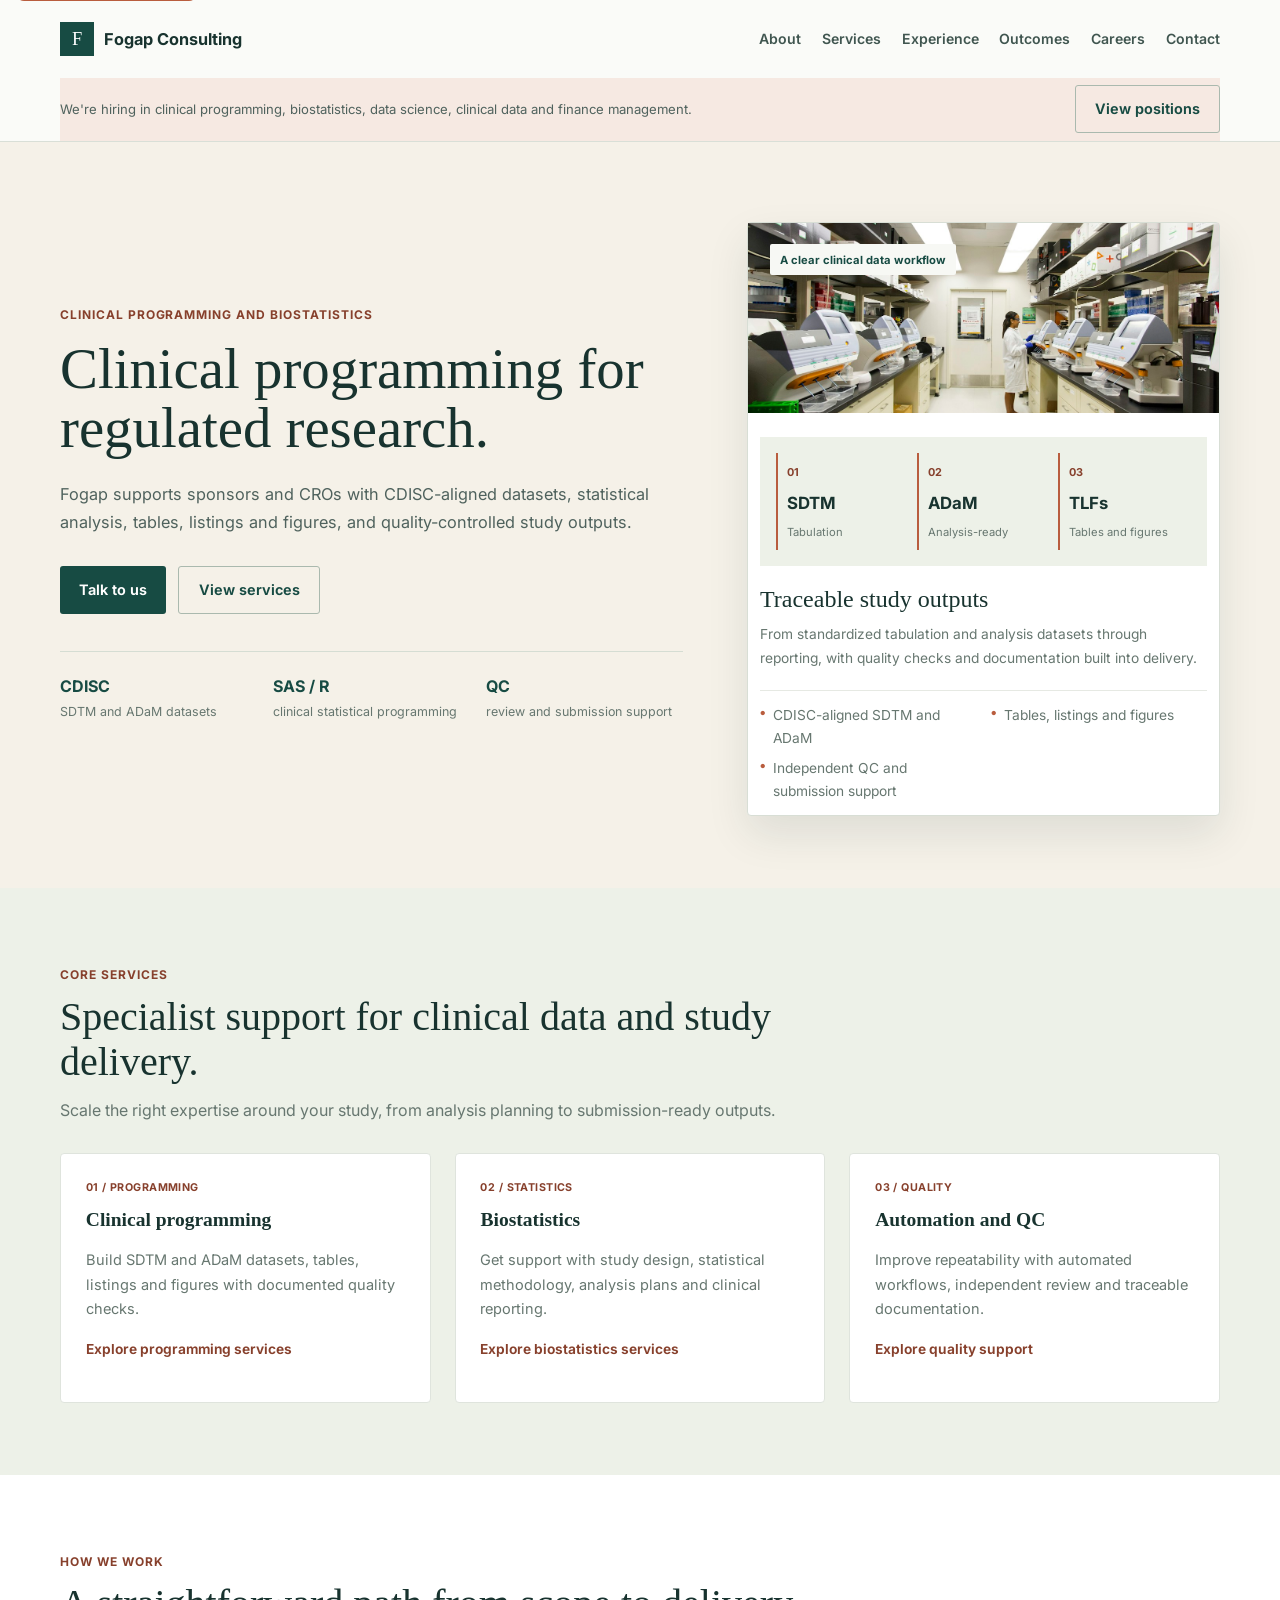
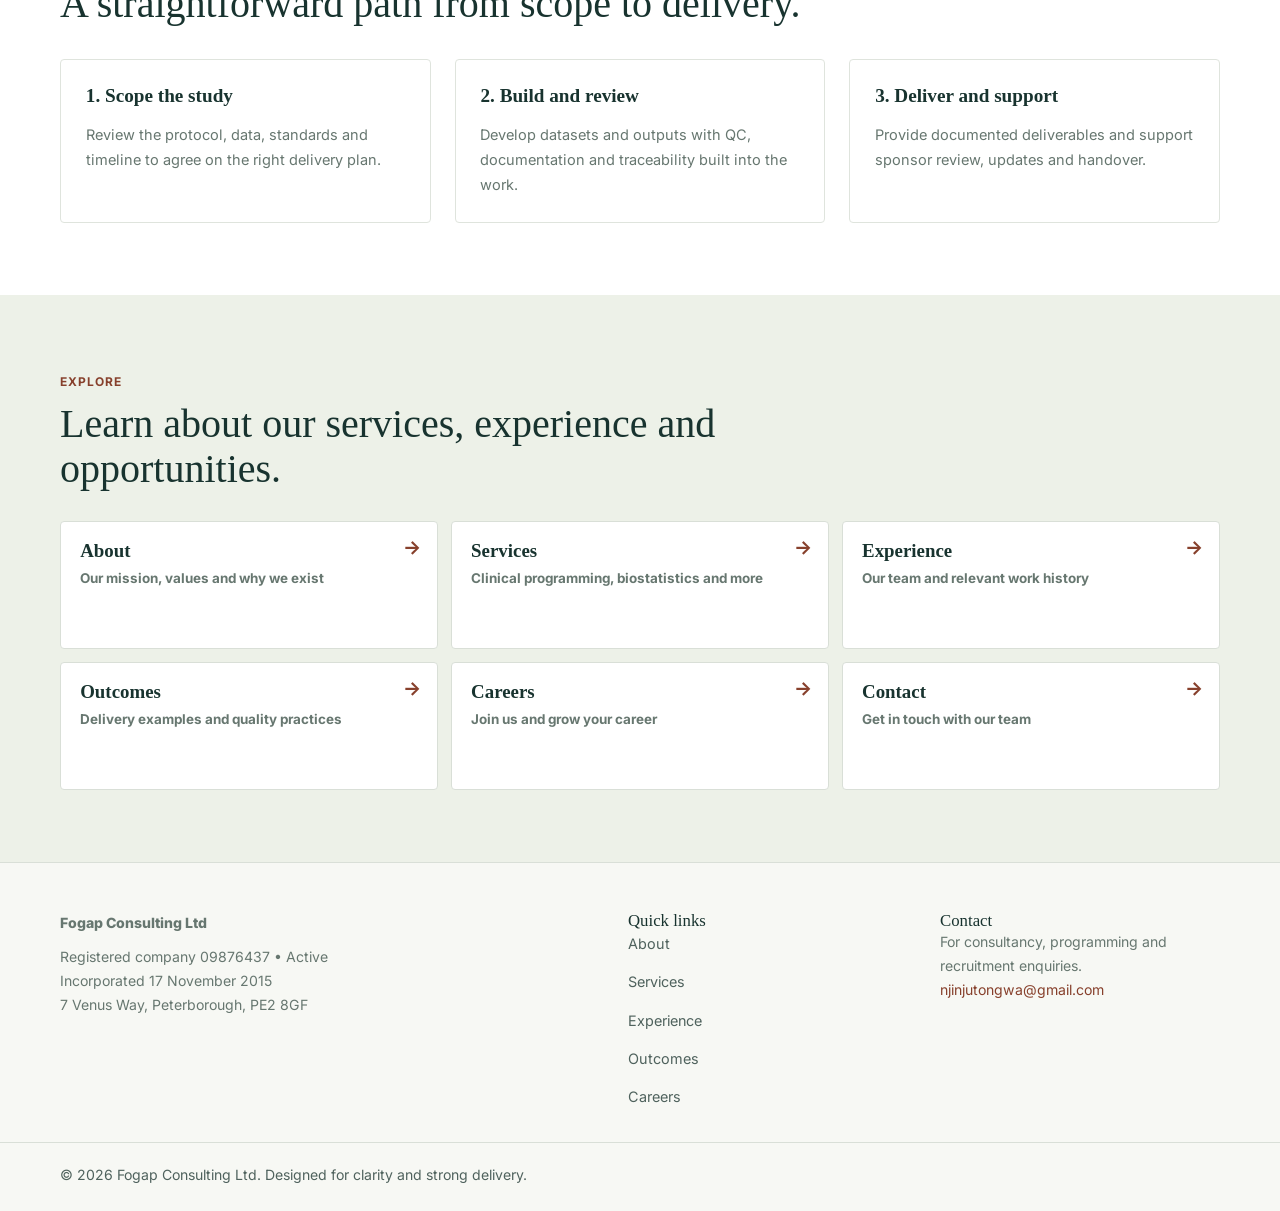
==== commit 3be5855d: "UpdateOnJobLIsting" ====
--- a/index.html
+++ b/index.html
@@ -4,11 +4,46 @@
   <meta charset="UTF-8" />
   <meta name="viewport" content="width=device-width, initial-scale=1.0" />
   <title>Fogap Consulting | Clinical Programming & Biostatistics</title>
-  <meta name="description" content="Fogap Consulting supports sponsors and CROs with clinical programming, biostatistics, CDISC datasets and quality-controlled study outputs." />
+  <meta name="description" content="Clinical programming and biostatistics for sponsors and CROs: CDISC datasets, TLFs, statistical analysis, quality control and submission support." />
+  <link rel="canonical" href="https://fogap-consulting.vercel.app/" />
+  <meta property="og:type" content="website" />
+  <meta property="og:site_name" content="Fogap Consulting Ltd" />
+  <meta property="og:url" content="https://fogap-consulting.vercel.app/" />
+  <meta property="og:title" content="Fogap Consulting | Clinical Programming & Biostatistics" />
+  <meta property="og:description" content="Clinical programming and biostatistics for sponsors and CROs: CDISC datasets, TLFs, statistical analysis, quality control and submission support." />
+  <meta property="og:image" content="https://fogap-consulting.vercel.app/assets/clinical-lab.jpg" />
+  <meta property="og:image:alt" content="A laboratory professional working with clinical diagnostic equipment" />
+  <meta name="twitter:card" content="summary_large_image" />
+  <meta name="twitter:title" content="Fogap Consulting | Clinical Programming & Biostatistics" />
+  <meta name="twitter:description" content="Clinical programming and biostatistics for sponsors and CROs: CDISC datasets, TLFs, statistical analysis, quality control and submission support." />
+  <meta name="twitter:image" content="https://fogap-consulting.vercel.app/assets/clinical-lab.jpg" />
+  <meta name="twitter:image:alt" content="A laboratory professional working with clinical diagnostic equipment" />
   <link rel="preconnect" href="https://fonts.googleapis.com" />
   <link rel="preconnect" href="https://fonts.gstatic.com" crossorigin />
   <link href="https://fonts.googleapis.com/css2?family=Poppins:wght@400;500;600;700;800&family=Inter:wght@400;500;600;700;800&display=swap" rel="stylesheet" />
   <link rel="stylesheet" href="assets/css/styles.css" />
+  <script type="application/ld+json">
+    {
+      "@context": "https://schema.org",
+      "@type": "Organization",
+      "name": "Fogap Consulting Ltd",
+      "url": "https://fogap-consulting.vercel.app/",
+      "description": "Clinical programming and biostatistics for regulated life-sciences research.",
+      "email": "njinjutongwa@gmail.com",
+      "address": {
+        "@type": "PostalAddress",
+        "streetAddress": "7 Venus Way",
+        "addressLocality": "Peterborough",
+        "postalCode": "PE2 8GF",
+        "addressCountry": "GB"
+      },
+      "identifier": {
+        "@type": "PropertyValue",
+        "propertyID": "UK company number",
+        "value": "09876437"
+      }
+    }
+  </script>
 </head>
 <body>
   <a class="skip-link" href="#main">Skip to main content</a>
@@ -27,7 +62,7 @@
         <button type="button" class="nav-toggle" aria-expanded="false" aria-controls="mobile-menu" aria-label="Open site menu">Menu</button>
       </div>
       <div class="container header-bar">
-        <p>We're hiring for SAS programming, biostatistics, data science and clinical data roles.</p>
+        <p>We're hiring in clinical programming, biostatistics, data science, clinical data and finance management.</p>
         <a class="button secondary" href="careers.html">View positions</a>
       </div>
     </header>
--- a/assets/css/styles.css
+++ b/assets/css/styles.css
@@ -870,6 +870,67 @@
   color: #163B65;
 }
 
+.job-profiles {
+  display: grid;
+  grid-template-columns: repeat(2, minmax(0, 1fr));
+  gap: 0.85rem;
+  margin-top: 1.5rem;
+}
+
+.job-profile {
+  min-width: 0;
+  padding: 1.2rem;
+  border: 1px solid #d9dfd7;
+  border-radius: 4px;
+  background: #fff;
+}
+
+.job-category {
+  display: block;
+  margin-bottom: 0.55rem;
+  color: #87402c;
+  font-size: 0.68rem;
+  font-weight: 700;
+  letter-spacing: 0.04em;
+  text-transform: uppercase;
+}
+
+.job-profile h3 {
+  margin: 0;
+  color: var(--text-primary);
+  font-size: 1.15rem;
+  line-height: 1.25;
+}
+
+.job-profile p {
+  margin: 0.65rem 0 0;
+  color: var(--text-muted);
+  font-size: 0.86rem;
+  line-height: 1.55;
+}
+
+.job-profile h4 {
+  margin: 1rem 0 0.4rem;
+  color: var(--text-primary);
+  font-family: var(--font-body);
+  font-size: 0.78rem;
+  font-weight: 700;
+}
+
+.job-profile ul {
+  display: grid;
+  gap: 0.35rem;
+  margin: 0;
+  padding-left: 1rem;
+  color: var(--text-muted);
+  font-size: 0.82rem;
+  line-height: 1.5;
+}
+
+.job-profile li::marker {
+  color: var(--accent);
+}
+
 .job-cta {
   display: grid;
   gap: 1rem;
@@ -1005,6 +1066,7 @@
 @media (max-width: 900px) {
   .hero-grid,
   .split-grid,
+  .job-profiles,
   .contact-grid,
   .feature-grid,
   .cards-grid,
